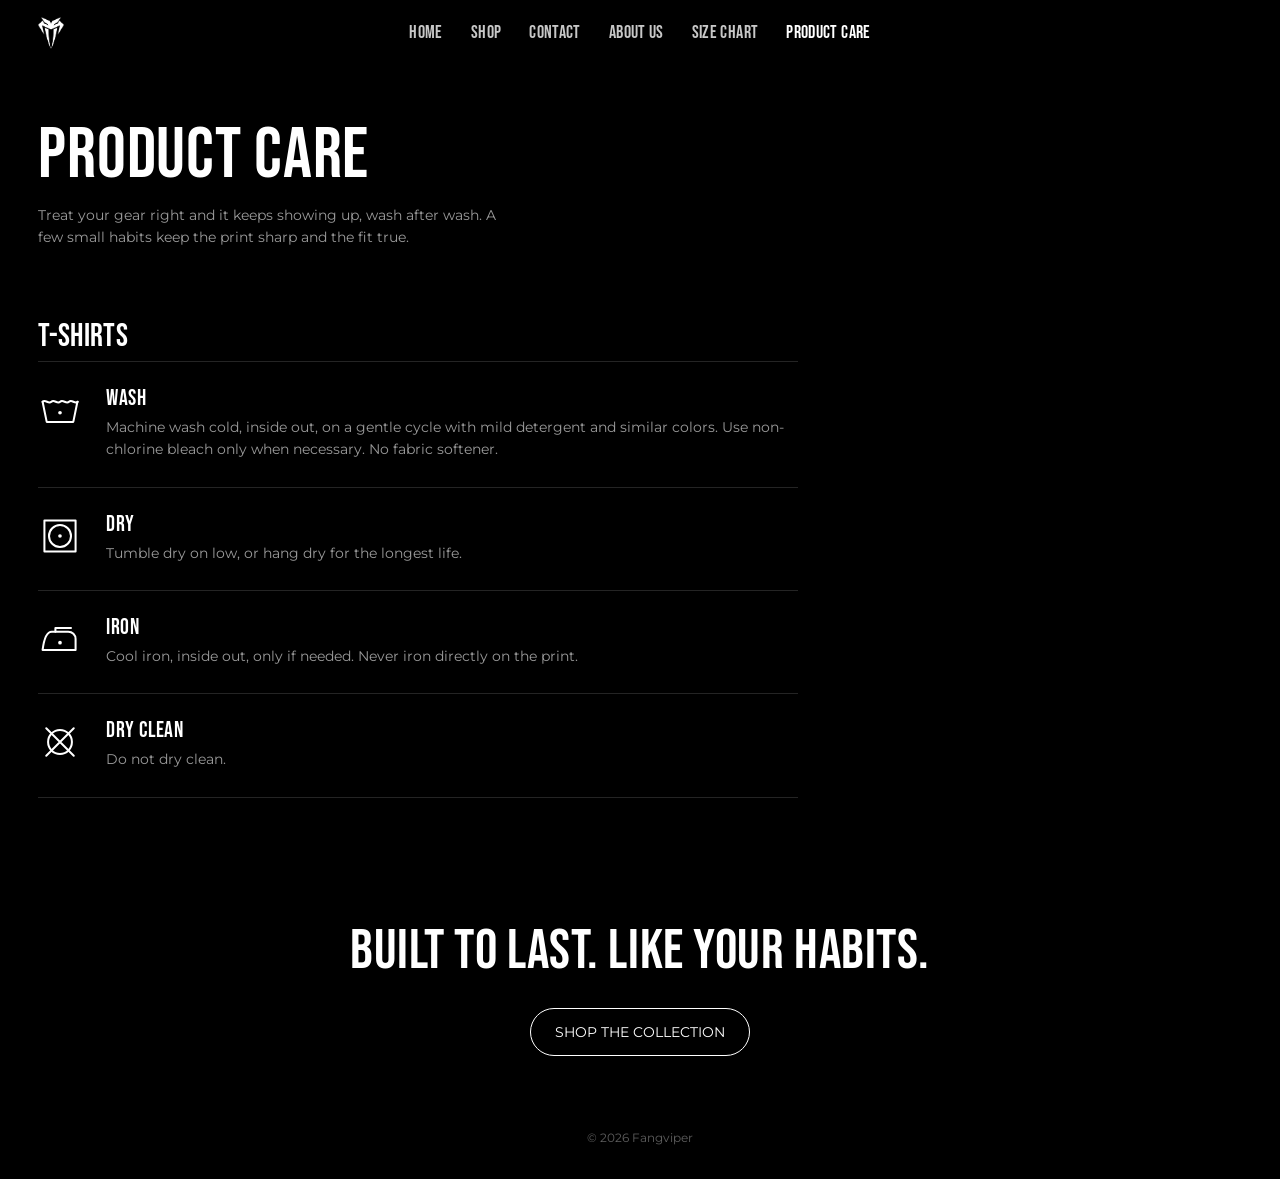
==== care/index.html @ 536824b6 "Add Product Care page and menu links Co-Authored-By: Claude Opus 5.5 <noreply@anthropic.com>" ====
<!DOCTYPE html>
<html lang="en">
<head>
  <meta charset="UTF-8">
  <meta name="viewport" content="width=device-width, initial-scale=1, viewport-fit=cover">
  <title>Product Care | Fangviper</title>
  <meta name="description" content="How to wash, dry and iron your Fangviper tee so the print and the fit last.">
  <link rel="canonical" href="https://size.fangviper.com/care/">
  <meta property="og:type" content="website">
  <meta property="og:site_name" content="Fangviper">
  <meta property="og:title" content="Product Care | Fangviper">
  <meta property="og:description" content="Wash, dry and iron your Fangviper gear the right way.">
  <meta name="theme-color" content="#000000">
  <link rel="icon" type="image/png" href="../assets/favicon.png">
  <link rel="apple-touch-icon" href="../assets/apple-touch-icon.png">
  <link rel="preconnect" href="https://fonts.googleapis.com">
  <link rel="preconnect" href="https://fonts.gstatic.com" crossorigin>
  <link href="https://fonts.googleapis.com/css2?family=Bebas+Neue&family=Montserrat:wght@400;500&display=swap" rel="stylesheet">
  <link rel="stylesheet" href="../assets/site.css">
</head>
<body>
  <header class="header">
    <a class="header__logo" href="https://fangviper.com/" aria-label="Fangviper home"><img src="../assets/logo-white.png" alt="Fangviper" width="589" height="705"></a>
    <nav class="header__nav" aria-label="Main">
      <a href="https://fangviper.com/">Home</a>
      <a href="https://fangviper.com/collections/all">Shop</a>
      <a href="https://fangviper.com/pages/contact">Contact</a>
      <a href="https://fangviper.com/pages/about-us">About Us</a>
      <a href="../">Size Chart</a>
      <a href="./" aria-current="page">Product Care</a>
    </nav>
    <nav class="header__mobile" aria-label="Main">
      <a href="../">Size</a>
      <a href="./" aria-current="page">Care</a>
      <a href="https://fangviper.com/collections/all">Shop</a>
    </nav>
  </header>

  <main class="page">
    <section class="intro">
      <h1>Product care</h1>
      <p>Treat your gear right and it keeps showing up, wash after wash. A few small habits keep the print sharp and the fit true.</p>
    </section>

    <section class="care">
      <h2>T-Shirts</h2>
      <ul class="care__list">
        <li>
          <svg viewBox="0 0 48 48" aria-hidden="true"><path d="M5 15c3.2-3 6.4 3 9.6 0s6.4 3 9.6 0 6.4 3 9.6 0 6.4 3 9.6 0"/><path d="M5 15l4.5 22h29L43 15"/><circle class="fill" cx="24" cy="27" r="2"/></svg>
          <div><h3>Wash</h3><p>Machine wash cold, inside out, on a gentle cycle with mild detergent and similar colors. Use non-chlorine bleach only when necessary. No fabric softener.</p></div>
        </li>
        <li>
          <svg viewBox="0 0 48 48" aria-hidden="true"><rect x="7" y="7" width="34" height="34"/><circle cx="24" cy="24" r="12"/><circle class="fill" cx="24" cy="24" r="2"/></svg>
          <div><h3>Dry</h3><p>Tumble dry on low, or hang dry for the longest life.</p></div>
        </li>
        <li>
          <svg viewBox="0 0 48 48" aria-hidden="true"><path d="M5 36h36V24c0-4.4-3.6-8-8-8H15c-5 0-8.5 8-10 20z"/><path d="M19 16v-4h17"/><circle class="fill" cx="24" cy="28" r="2"/></svg>
          <div><h3>Iron</h3><p>Cool iron, inside out, only if needed. Never iron directly on the print.</p></div>
        </li>
        <li>
          <svg viewBox="0 0 48 48" aria-hidden="true"><circle cx="24" cy="24" r="13"/><path d="M9 9l30 30M39 9L9 39"/></svg>
          <div><h3>Dry clean</h3><p>Do not dry clean.</p></div>
        </li>
      </ul>
    </section>

    <section class="end">
      <h2>Built to last. Like your habits.</h2>
      <a class="pill" href="https://fangviper.com/collections/all?utm_source=fangviper_sizes&amp;utm_medium=referral&amp;utm_campaign=product_care">Shop the collection</a>
    </section>
  </main>

  <footer class="footer">&copy; 2026 Fangviper</footer>
</body>
</html>
---- assets/site.css ----
/* Fangviper size chart. Matches fangviper.com: pure black, white type, Bebas Neue + Montserrat, lots of space. */
:root {
  --bg: #000;
  --fg: #fff;
  --mute: #9a9a9a;
  --dim: #5e5e5e;
  --hair: rgba(255, 255, 255, .14);
  --display: "Bebas Neue", Impact, "Arial Narrow", sans-serif;
  --body: Montserrat, system-ui, -apple-system, "Segoe UI", sans-serif;
  --gutter: clamp(16px, 3vw, 40px);
  color-scheme: dark;
}
*, *::before, *::after { box-sizing: border-box; margin: 0; padding: 0; }
html { -webkit-text-size-adjust: 100%; }
body { background: var(--bg); color: var(--fg); font: 400 14px/1.6 var(--body); -webkit-font-smoothing: antialiased; overflow-x: hidden; }
img { display: block; }
a { color: inherit; text-decoration: none; }
button, input { font: inherit; color: inherit; }
button { cursor: pointer; background: none; border: 0; }
::selection { background: #fff; color: #000; }
:focus-visible { outline: 1px solid #fff; outline-offset: 4px; }
h1, h2, h3 { font-family: var(--display); font-weight: 400; letter-spacing: .01em; line-height: 1; }

/* header (same layout as the store) */
.header {
  position: sticky; top: 0; z-index: 10; height: 66px; background: #000;
  display: grid; grid-template-columns: 1fr auto 1fr; align-items: center; padding: 0 var(--gutter);
}
.header__logo img { width: 26px; height: auto; }
.header__nav { display: flex; gap: 28px; }
.header__nav a { font: 400 18px/1 var(--display); letter-spacing: .02em; color: rgba(255, 255, 255, .78); transition: color .2s; }
.header__nav a:hover, .header__nav a[aria-current] { color: #fff; }
.header__shop { justify-self: end; font: 400 18px/1 var(--display); letter-spacing: .02em; display: none; }

.page { padding: 0 var(--gutter); max-width: 1320px; margin: 0 auto; }

/* intro */
.intro { padding: clamp(28px, 6vh, 56px) 0 clamp(16px, 3vh, 28px); }
.intro h1 { font-size: clamp(44px, 6vw, 72px); }
.intro p { margin-top: 12px; color: var(--mute); max-width: 460px; }

/* fit area */
.fit { display: grid; grid-template-columns: minmax(0, 1.15fr) minmax(0, 1fr); gap: clamp(24px, 5vw, 80px); align-items: start; }

.viewer { position: relative; height: clamp(460px, 74vh, 700px); cursor: grab; }
.viewer:active { cursor: grabbing; }
.viewer canvas { position: absolute; inset: 0; width: 100% !important; height: 100% !important; display: block; outline: none; }
.viewer__bar { position: absolute; z-index: 3; top: 0; left: 0; right: 0; display: flex; justify-content: space-between; align-items: center; pointer-events: none; }
.viewer__size { font: 400 18px/1 var(--display); letter-spacing: .03em; color: var(--mute); }
.views { display: flex; gap: 18px; pointer-events: auto; }
.views button { font: 500 11px/1 var(--body); letter-spacing: .14em; text-transform: uppercase; color: var(--dim); padding: 6px 0; border-bottom: 1px solid transparent; transition: color .2s, border-color .2s; }
.views button:hover { color: var(--fg); }
.views button.on { color: var(--fg); border-bottom-color: var(--fg); }

.tags { position: absolute; inset: 0; z-index: 2; pointer-events: none; }
.tag {
  position: absolute; left: 0; top: 0; pointer-events: auto; will-change: transform;
  display: flex; align-items: center; gap: 6px; padding: 5px 10px 5px 6px; border-radius: 100px;
  background: rgba(0, 0, 0, .82); border: 1px solid rgba(255, 255, 255, .55); color: #fff;
  font: 500 11.5px/1 var(--body); white-space: nowrap; transition: opacity .3s;
}
.tag b { font: 400 14px/1 var(--display); width: 16px; text-align: center; }
.tag.behind { opacity: .25; }
.tag.dim { opacity: .3; }
.tag.hide { opacity: 0; pointer-events: none; }
.hint { position: absolute; z-index: 3; left: 0; right: 0; bottom: 6px; text-align: center; font: 500 10.5px/1 var(--body); letter-spacing: .16em; text-transform: uppercase; color: var(--dim); pointer-events: none; transition: opacity .6s; }
.hint.gone { opacity: 0; }
.fallback { position: absolute; inset: 0; display: grid; place-items: center; padding: 24px; text-align: center; color: var(--mute); }

/* details column */
.details { padding-top: 4px; }
.row-head { display: flex; justify-content: space-between; align-items: baseline; }
.row-head h2 { font-size: 32px; }
.units { display: flex; gap: 16px; }
.units button { font: 500 11px/1 var(--body); letter-spacing: .14em; color: var(--dim); padding: 6px 0; border-bottom: 1px solid transparent; transition: color .2s, border-color .2s; }
.units button:hover { color: var(--fg); }
.units button[aria-pressed="true"] { color: var(--fg); border-bottom-color: var(--fg); }

.sizes { display: flex; flex-wrap: wrap; gap: 6px 22px; margin: 26px 0 34px; }
.sizes button { font: 400 24px/1 var(--display); letter-spacing: .03em; color: var(--dim); padding: 4px 0 6px; border-bottom: 1px solid transparent; transition: color .2s, border-color .2s; }
.sizes button:hover { color: var(--fg); }
.sizes button[aria-pressed="true"] { color: var(--fg); border-bottom-color: var(--fg); }

.small-label { font: 500 11px/1 var(--body); letter-spacing: .14em; text-transform: uppercase; color: var(--dim); margin-bottom: 6px; }
.specs { border-top: 1px solid var(--hair); }
.spec { display: grid; grid-template-columns: 22px 1fr auto; align-items: center; gap: 14px; width: 100%; text-align: left; padding: 18px 0; border-bottom: 1px solid var(--hair); }
.spec__k { font: 400 20px/1 var(--display); color: var(--mute); }
.spec__name { font: 500 14px/1.3 var(--body); }
.spec__hint { display: block; font-weight: 400; font-size: 12.5px; color: var(--mute); margin-top: 3px; }
.spec__v { font: 400 34px/1 var(--display); letter-spacing: .02em; white-space: nowrap; }
.spec__v small { font: 500 11px/1 var(--body); color: var(--mute); margin-left: 5px; text-transform: uppercase; letter-spacing: .1em; }
.spec.on .spec__k, .spec:hover .spec__k { color: var(--fg); }

/* finder */
.finder { margin-top: 48px; }
.finder h2 { font-size: 32px; }
.finder > p { margin-top: 8px; color: var(--mute); }
.finder form { display: flex; gap: 14px; align-items: center; margin-top: 20px; flex-wrap: wrap; }
.field { flex: 1 1 180px; display: flex; align-items: center; border-bottom: 1px solid rgba(255, 255, 255, .5); }
.field input { width: 100%; min-width: 0; border: 0; outline: 0; background: none; padding: 12px 0; font: 400 16px/1 var(--body); }
.field input::placeholder { color: var(--dim); }
.field span { font: 500 11px/1 var(--body); letter-spacing: .14em; text-transform: uppercase; color: var(--mute); }
.field:focus-within { border-bottom-color: #fff; }
.check { display: flex; align-items: center; gap: 10px; margin-top: 16px; color: var(--mute); cursor: pointer; width: fit-content; }
.check input { width: 15px; height: 15px; accent-color: #fff; }
.result { display: none; margin-top: 26px; gap: 20px; align-items: center; grid-template-columns: auto 1fr; }
.result.show { display: grid; animation: fade .5s ease; }
.result__size { font: 400 64px/.9 var(--display); }
.result__txt { color: var(--mute); }
.result__txt b { color: var(--fg); font-weight: 500; }
@keyframes fade { from { opacity: 0; } }

/* pill button, same as the store */
.pill {
  display: inline-flex; align-items: center; justify-content: center; flex: none;
  padding: 16px 24px; border: 1px solid #fff; border-radius: 100px;
  font: 400 14px/1 var(--body); text-transform: uppercase; color: #fff; background: #000;
  transition: background .25s, color .25s;
}
.pill:hover { background: #fff; color: #000; }

/* blocks */
.block { margin-top: clamp(72px, 12vh, 120px); }
.block > h2 { font-size: 32px; margin-bottom: 22px; }
.tbl-wrap { overflow-x: auto; }
table { width: 100%; border-collapse: collapse; min-width: 520px; }
th, td { padding: 16px 12px 16px 0; text-align: left; white-space: nowrap; border-bottom: 1px solid var(--hair); }
th { font: 400 16px/1 var(--display); letter-spacing: .04em; color: var(--mute); }
td { font: 400 14px/1 var(--body); color: var(--mute); }
td:first-child { font: 400 20px/1 var(--display); letter-spacing: .03em; }
tbody tr { cursor: pointer; }
tbody tr:hover td, tbody tr.on td { color: var(--fg); }
tbody tr.on td:first-child { text-decoration: underline; text-underline-offset: 6px; text-decoration-thickness: 1px; }
.note { margin-top: 14px; font-size: 12px; color: var(--dim); }

.steps { display: grid; grid-template-columns: repeat(3, 1fr); gap: clamp(24px, 4vw, 56px); }
.steps h3 { font-size: 24px; }
.steps p { margin-top: 10px; color: var(--mute); }
.tip { margin-top: 36px; color: var(--mute); }

.end { margin-top: clamp(80px, 14vh, 140px); text-align: center; }
.end h2 { font-size: clamp(36px, 5vw, 56px); margin-bottom: 28px; }
.footer { padding: 72px var(--gutter) calc(32px + env(safe-area-inset-bottom)); text-align: center; font-size: 12px; color: var(--dim); }

@media (max-width: 900px) {
  .fit { grid-template-columns: 1fr; }
  .steps { grid-template-columns: 1fr; }
  .header__nav { display: none; }
  .header { grid-template-columns: 1fr auto; }
  .header__shop { display: block; }
}
@media (max-width: 420px) {
  .viewer { height: 480px; }
  .spec__v { font-size: 28px; }
  .finder form .pill { width: 100%; }
}

/* product tabs */
.products { display: flex; flex-wrap: wrap; gap: 4px 24px; }
.products button { font: 400 32px/1 var(--display); letter-spacing: .01em; color: var(--dim); padding: 0 0 6px; border-bottom: 1px solid transparent; transition: color .2s, border-color .2s; }
.products button:hover { color: var(--fg); }
.products button[aria-pressed="true"] { color: var(--fg); border-bottom-color: var(--fg); }
.row-head { gap: 16px; align-items: flex-start; }
.row-head .units { padding-top: 10px; }
@media (max-width: 420px) { .products button { font-size: 28px; } }

/* mobile menu (replaces the store nav under 900px) */
.header__mobile { display: none; justify-self: end; gap: 18px; }
.header__mobile a { font: 400 18px/1 var(--display); letter-spacing: .02em; color: rgba(255, 255, 255, .6); }
.header__mobile a[aria-current] { color: #fff; }
@media (max-width: 900px) { .header__mobile { display: flex; } .header__shop { display: none; } }

/* product care */
.care { margin-top: clamp(24px, 5vh, 48px); max-width: 760px; }
.care > h2 { font-size: 32px; margin-bottom: 8px; }
.care__list { list-style: none; border-top: 1px solid var(--hair); }
.care__list li { display: grid; grid-template-columns: 44px 1fr; gap: 24px; align-items: start; padding: 26px 0; border-bottom: 1px solid var(--hair); }
.care__list svg { width: 44px; height: 44px; fill: none; stroke: #fff; stroke-width: 2.2; stroke-linejoin: round; stroke-linecap: round; }
.care__list svg .fill { fill: #fff; stroke: none; }
.care__list h3 { font-size: 22px; letter-spacing: .02em; }
.care__list p { margin-top: 6px; color: var(--mute); }
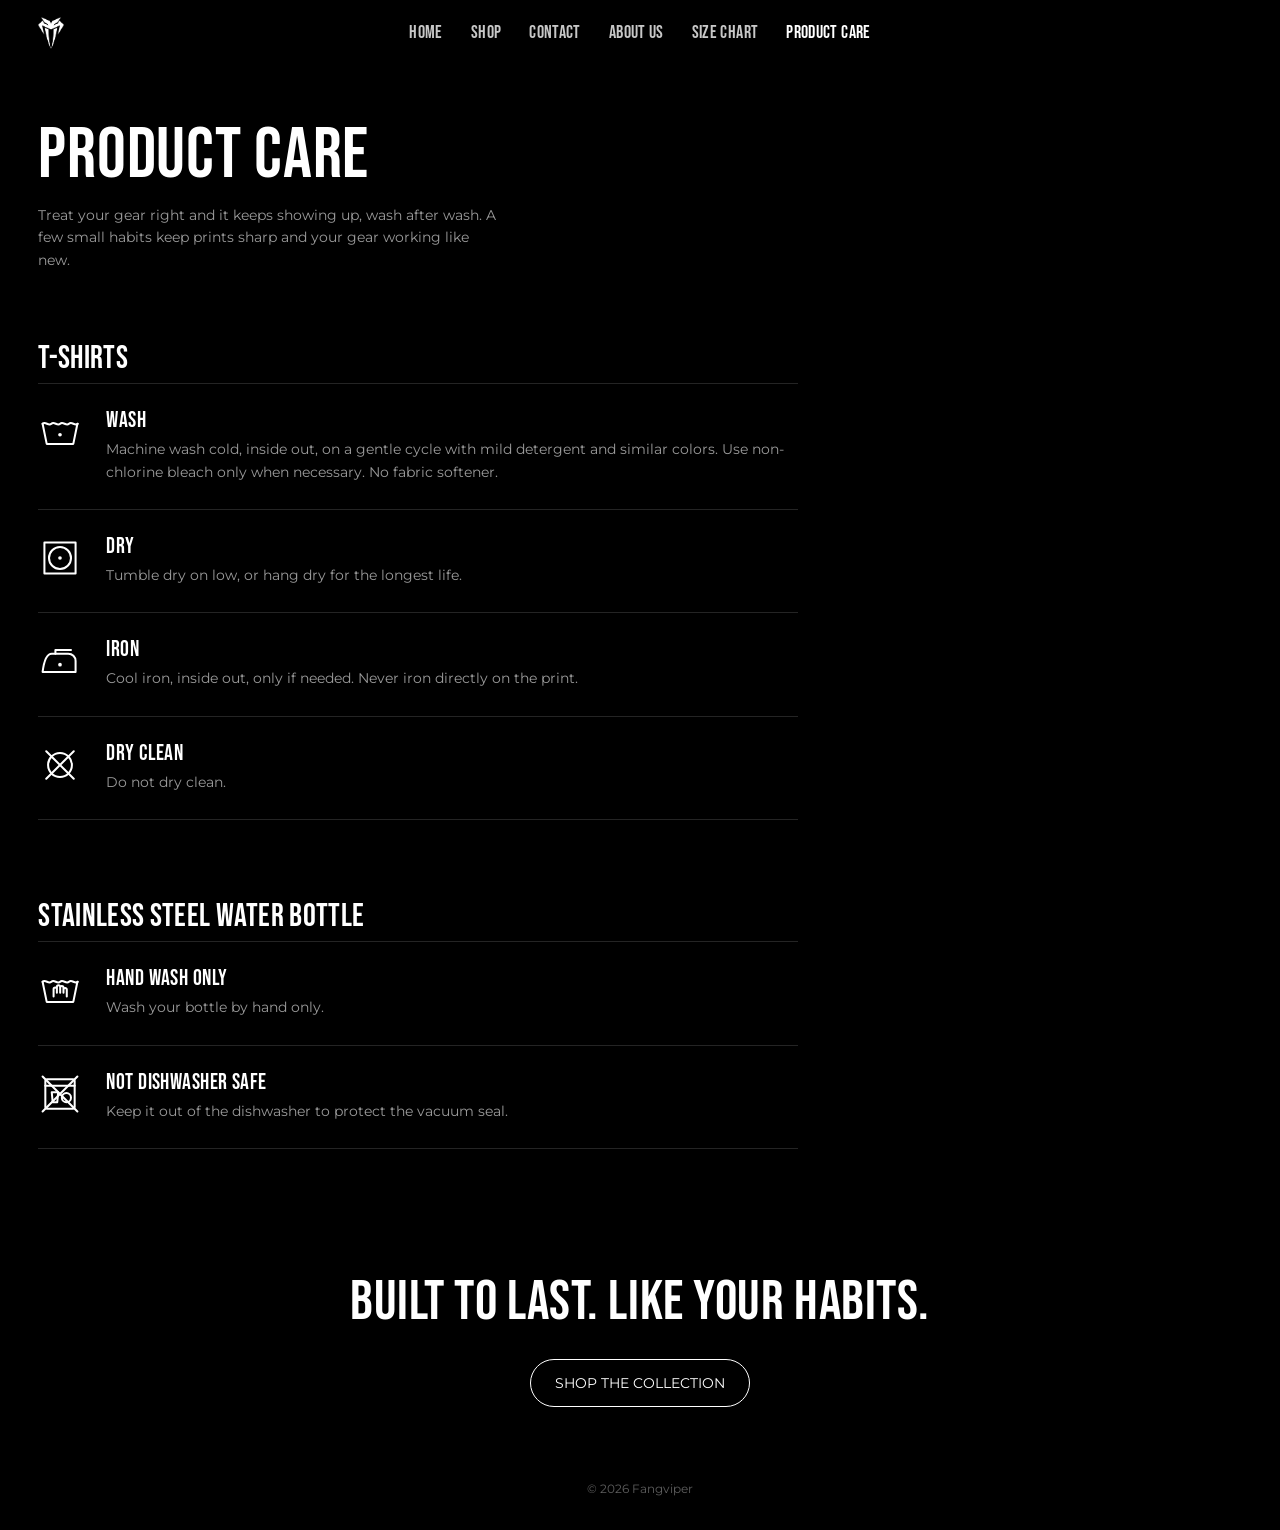
==== commit 752166a6: "Add stainless steel water bottle care Co-Authored-By: Claude Opus 5.5 <noreply@anthropic.com>" ====
--- a/care/index.html
+++ b/care/index.html
@@ -4,12 +4,12 @@
   <meta charset="UTF-8">
   <meta name="viewport" content="width=device-width, initial-scale=1, viewport-fit=cover">
   <title>Product Care | Fangviper</title>
-  <meta name="description" content="How to wash, dry and iron your Fangviper tee so the print and the fit last.">
+  <meta name="description" content="How to care for your Fangviper gear: washing and drying tees, and cleaning your stainless steel water bottle.">
   <link rel="canonical" href="https://size.fangviper.com/care/">
   <meta property="og:type" content="website">
   <meta property="og:site_name" content="Fangviper">
   <meta property="og:title" content="Product Care | Fangviper">
-  <meta property="og:description" content="Wash, dry and iron your Fangviper gear the right way.">
+  <meta property="og:description" content="How to care for your Fangviper tees and water bottles.">
   <meta name="theme-color" content="#000000">
   <link rel="icon" type="image/png" href="../assets/favicon.png">
   <link rel="apple-touch-icon" href="../assets/apple-touch-icon.png">
@@ -39,7 +39,7 @@
   <main class="page">
     <section class="intro">
       <h1>Product care</h1>
-      <p>Treat your gear right and it keeps showing up, wash after wash. A few small habits keep the print sharp and the fit true.</p>
+      <p>Treat your gear right and it keeps showing up, wash after wash. A few small habits keep prints sharp and your gear working like new.</p>
     </section>
 
     <section class="care">
@@ -64,6 +64,20 @@
       </ul>
     </section>
 
+    <section class="care">
+      <h2>Stainless steel water bottle</h2>
+      <ul class="care__list">
+        <li>
+          <svg viewBox="0 0 48 48" aria-hidden="true"><path d="M5 15c3.2-3 6.4 3 9.6 0s6.4 3 9.6 0 6.4 3 9.6 0 6.4 3 9.6 0"/><path d="M5 15l4.5 22h29L43 15"/><path d="M17 31v-8a1.8 1.8 0 0 1 3.6 0v4-6.5a1.8 1.8 0 0 1 3.6 0V27v-5.5a1.8 1.8 0 0 1 3.6 0V27v-3.5a1.8 1.8 0 0 1 3.6 0V31"/></svg>
+          <div><h3>Hand wash only</h3><p>Wash your bottle by hand only.</p></div>
+        </li>
+        <li>
+          <svg viewBox="0 0 48 48" aria-hidden="true"><rect x="8" y="8" width="32" height="32" rx="2"/><path d="M8 15h32"/><path d="M15 22h7l-1 11h-5z"/><circle cx="31" cy="28" r="5"/><path d="M5 5l38 38M43 5L5 43"/></svg>
+          <div><h3>Not dishwasher safe</h3><p>Keep it out of the dishwasher to protect the vacuum seal.</p></div>
+        </li>
+      </ul>
+    </section>
+
     <section class="end">
       <h2>Built to last. Like your habits.</h2>
       <a class="pill" href="https://fangviper.com/collections/all?utm_source=fangviper_sizes&amp;utm_medium=referral&amp;utm_campaign=product_care">Shop the collection</a>
--- a/assets/site.css
+++ b/assets/site.css
@@ -179,3 +179,4 @@
 .care__list svg .fill { fill: #fff; stroke: none; }
 .care__list h3 { font-size: 22px; letter-spacing: .02em; }
 .care__list p { margin-top: 6px; color: var(--mute); }
+.care + .care { margin-top: clamp(56px, 9vh, 88px); }
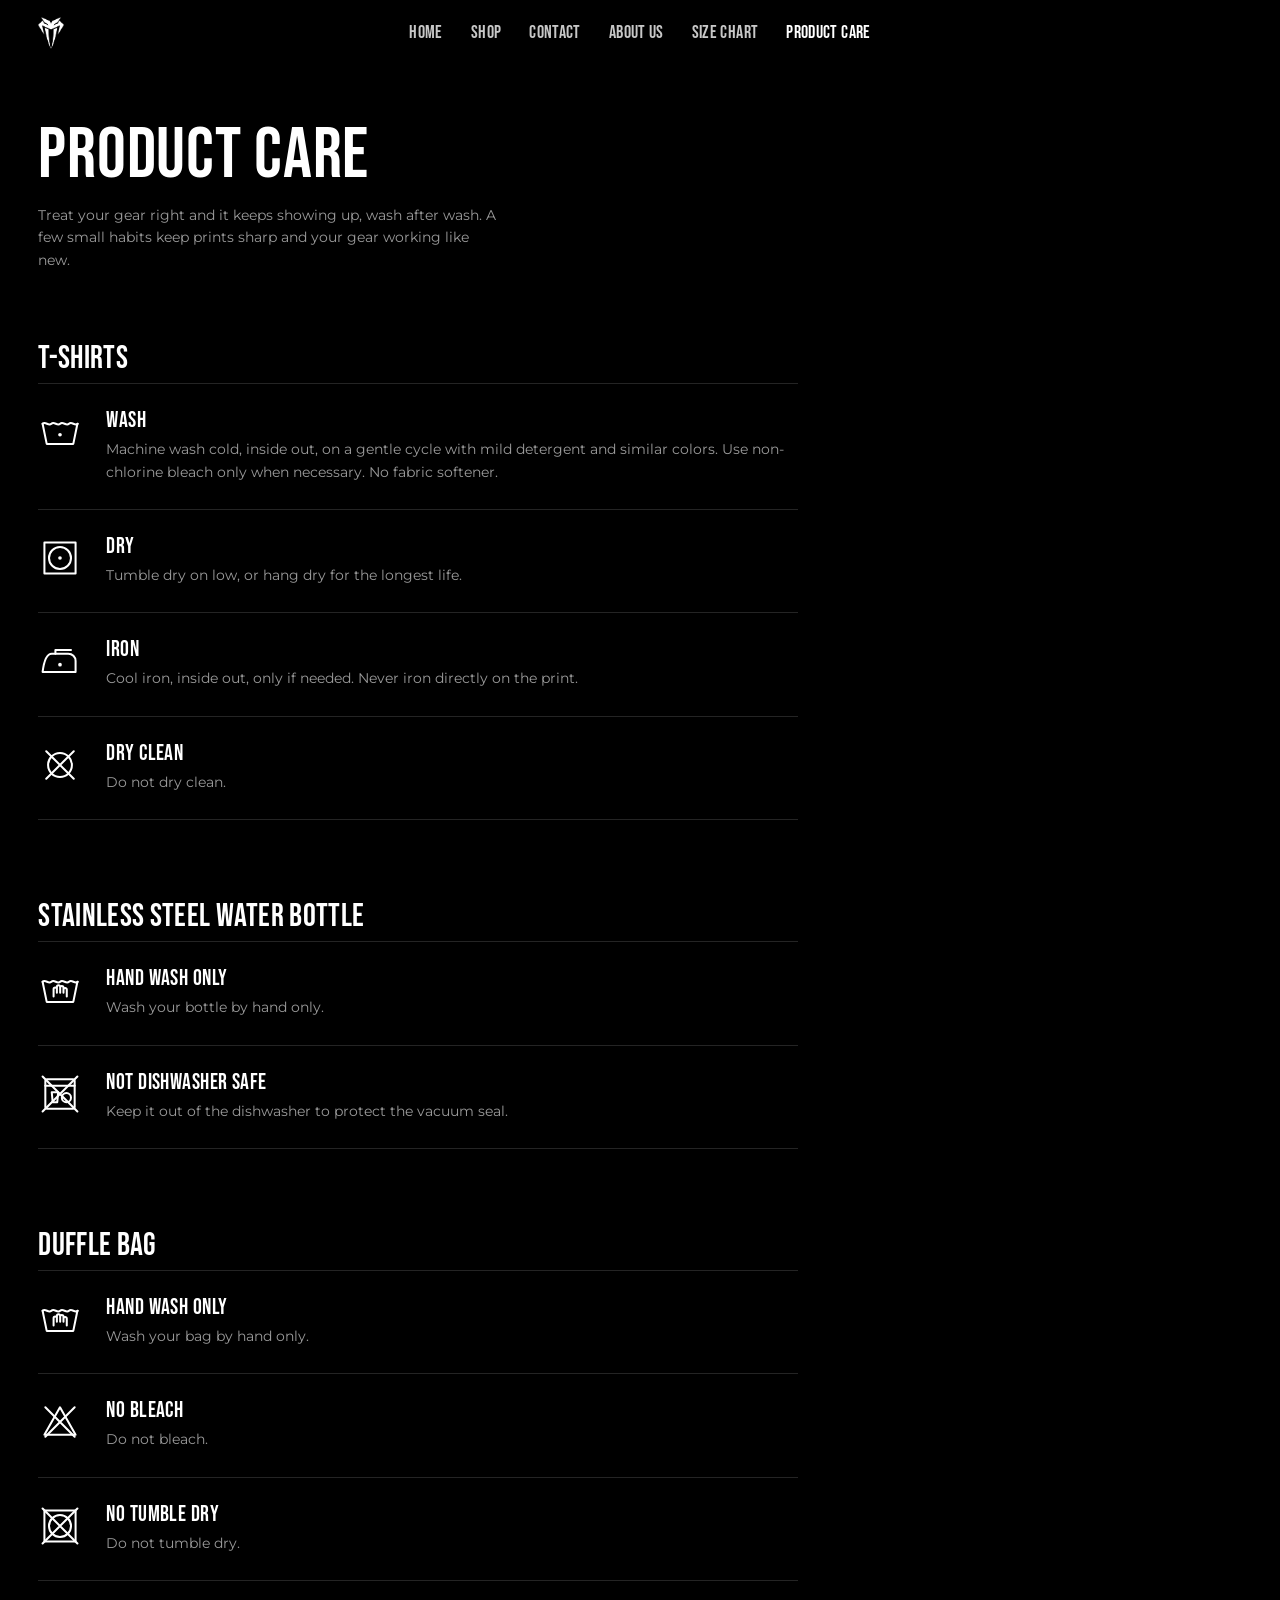
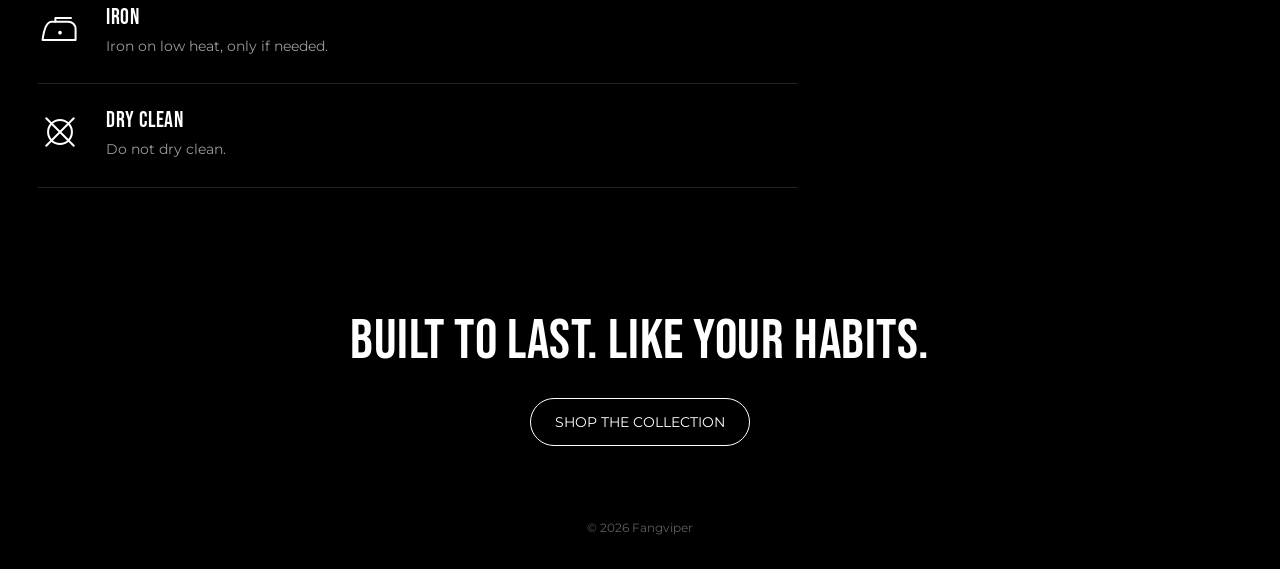
==== commit 3a6254b1: "Add duffle bag care Co-Authored-By: Claude Opus 5.5 <noreply@anthropic.com>" ====
--- a/care/index.html
+++ b/care/index.html
@@ -4,12 +4,12 @@
   <meta charset="UTF-8">
   <meta name="viewport" content="width=device-width, initial-scale=1, viewport-fit=cover">
   <title>Product Care | Fangviper</title>
-  <meta name="description" content="How to care for your Fangviper gear: washing and drying tees, and cleaning your stainless steel water bottle.">
+  <meta name="description" content="How to care for your Fangviper gear: washing and drying tees, and cleaning your duffle bag and stainless steel water bottle.">
   <link rel="canonical" href="https://size.fangviper.com/care/">
   <meta property="og:type" content="website">
   <meta property="og:site_name" content="Fangviper">
   <meta property="og:title" content="Product Care | Fangviper">
-  <meta property="og:description" content="How to care for your Fangviper tees and water bottles.">
+  <meta property="og:description" content="How to care for your Fangviper tees, duffle bags and water bottles.">
   <meta name="theme-color" content="#000000">
   <link rel="icon" type="image/png" href="../assets/favicon.png">
   <link rel="apple-touch-icon" href="../assets/apple-touch-icon.png">
@@ -78,6 +78,32 @@
       </ul>
     </section>
 
+    <section class="care">
+      <h2>Duffle bag</h2>
+      <ul class="care__list">
+        <li>
+          <svg viewBox="0 0 48 48" aria-hidden="true"><path d="M5 15c3.2-3 6.4 3 9.6 0s6.4 3 9.6 0 6.4 3 9.6 0 6.4 3 9.6 0"/><path d="M5 15l4.5 22h29L43 15"/><path d="M17 31v-8a1.8 1.8 0 0 1 3.6 0v4-6.5a1.8 1.8 0 0 1 3.6 0V27v-5.5a1.8 1.8 0 0 1 3.6 0V27v-3.5a1.8 1.8 0 0 1 3.6 0V31"/></svg>
+          <div><h3>Hand wash only</h3><p>Wash your bag by hand only.</p></div>
+        </li>
+        <li>
+          <svg viewBox="0 0 48 48" aria-hidden="true"><path d="M24 8l17 30H7z"/><path d="M8 8l32 32M40 8L8 40"/></svg>
+          <div><h3>No bleach</h3><p>Do not bleach.</p></div>
+        </li>
+        <li>
+          <svg viewBox="0 0 48 48" aria-hidden="true"><rect x="7" y="7" width="34" height="34"/><circle cx="24" cy="24" r="12"/><path d="M5 5l38 38M43 5L5 43"/></svg>
+          <div><h3>No tumble dry</h3><p>Do not tumble dry.</p></div>
+        </li>
+        <li>
+          <svg viewBox="0 0 48 48" aria-hidden="true"><path d="M5 36h36V24c0-4.4-3.6-8-8-8H15c-5 0-8.5 8-10 20z"/><path d="M19 16v-4h17"/><circle class="fill" cx="24" cy="28" r="2"/></svg>
+          <div><h3>Iron</h3><p>Iron on low heat, only if needed.</p></div>
+        </li>
+        <li>
+          <svg viewBox="0 0 48 48" aria-hidden="true"><circle cx="24" cy="24" r="13"/><path d="M9 9l30 30M39 9L9 39"/></svg>
+          <div><h3>Dry clean</h3><p>Do not dry clean.</p></div>
+        </li>
+      </ul>
+    </section>
+
     <section class="end">
       <h2>Built to last. Like your habits.</h2>
       <a class="pill" href="https://fangviper.com/collections/all?utm_source=fangviper_sizes&amp;utm_medium=referral&amp;utm_campaign=product_care">Shop the collection</a>
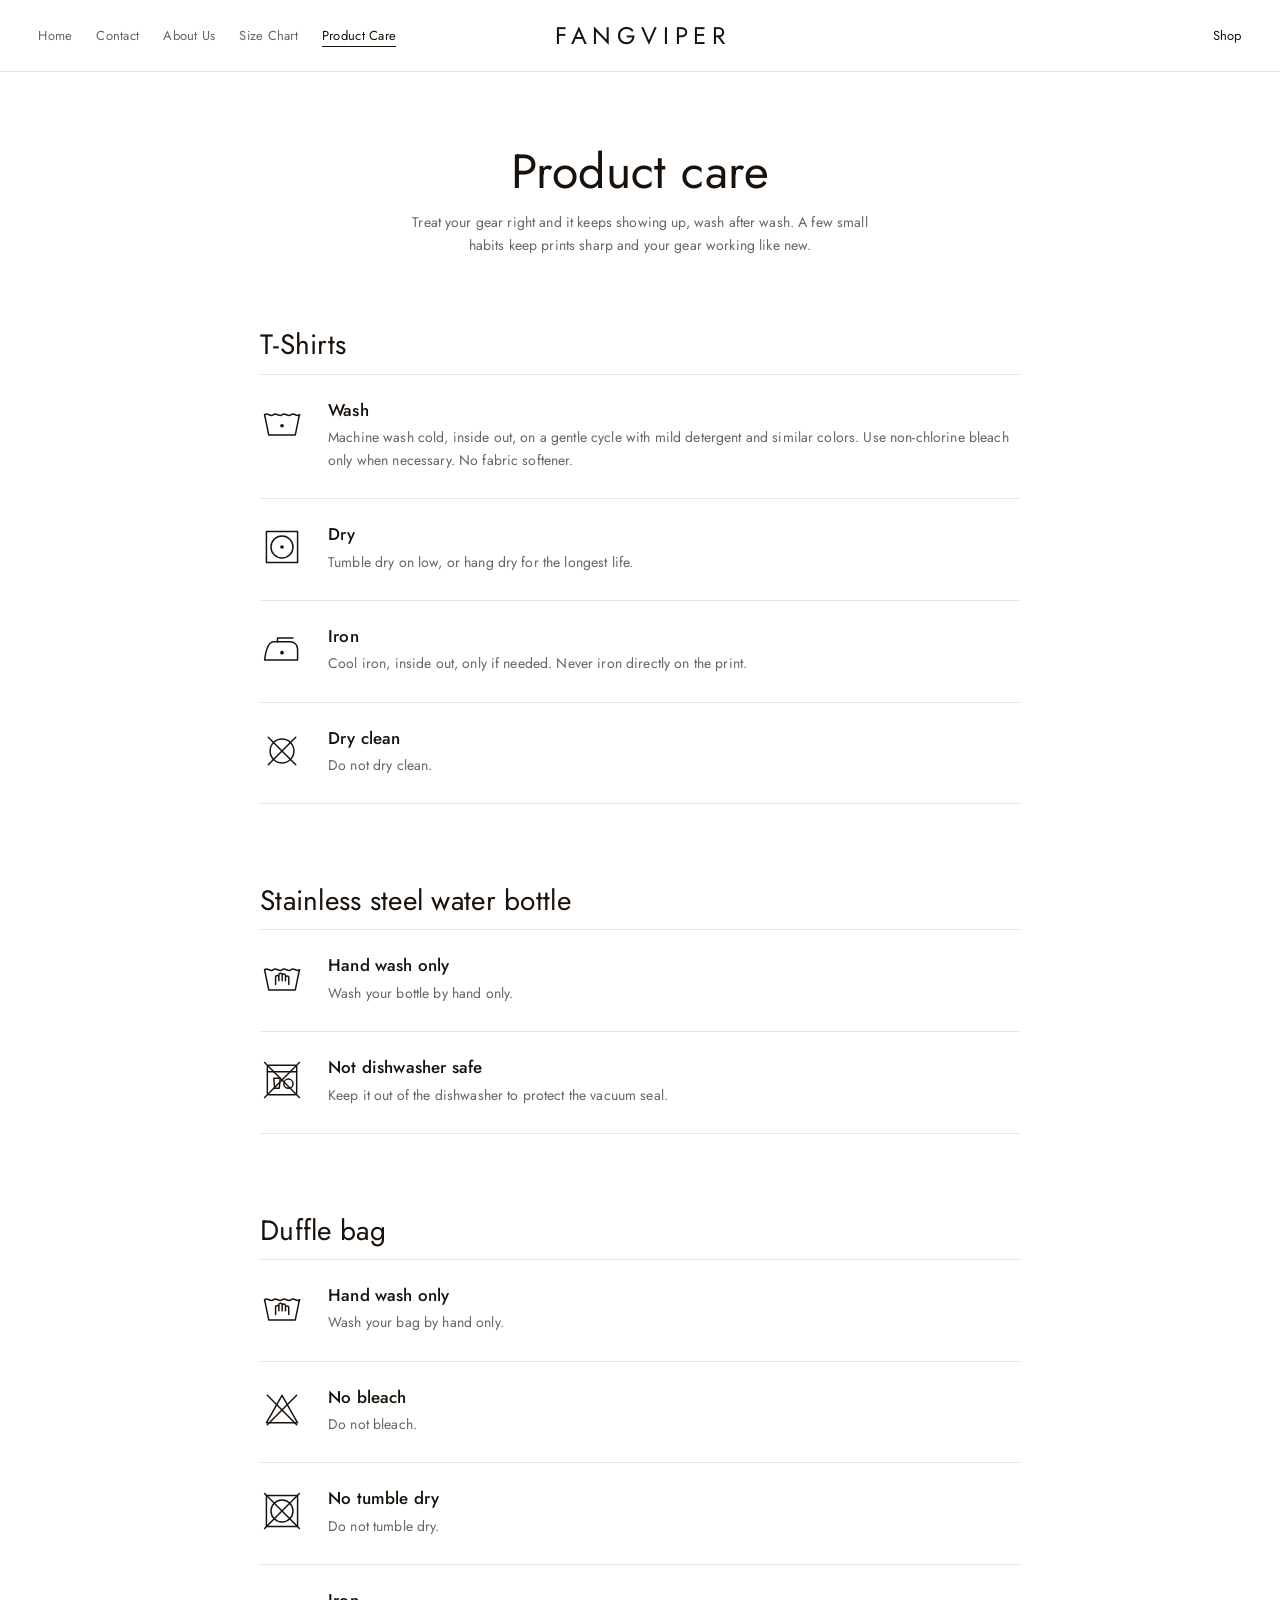
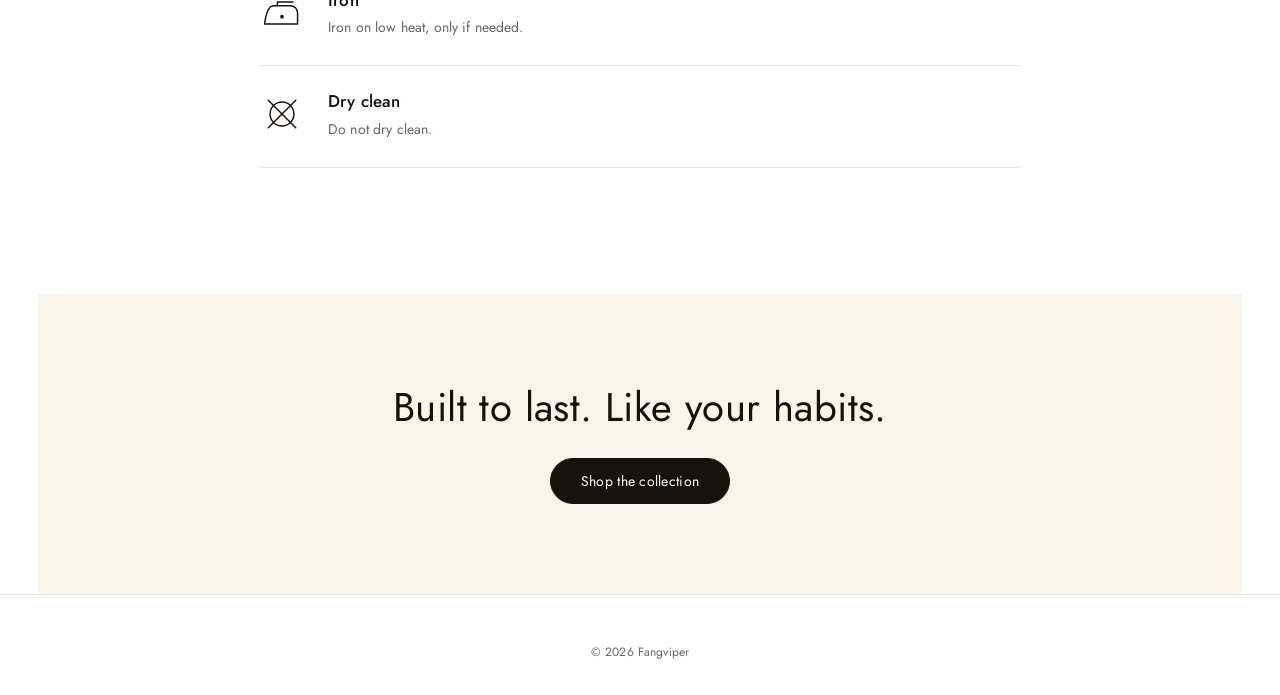
==== commit c17318c7: "Luxury-house restyle: white page, ink type, Jost, centred wordmark, pill buttons Co-Authored-By: Cla" ====
--- a/care/index.html
+++ b/care/index.html
@@ -10,20 +10,19 @@
   <meta property="og:site_name" content="Fangviper">
   <meta property="og:title" content="Product Care | Fangviper">
   <meta property="og:description" content="How to care for your Fangviper tees, duffle bags and water bottles.">
-  <meta name="theme-color" content="#000000">
+  <meta name="theme-color" content="#ffffff">
   <link rel="icon" type="image/png" href="../assets/favicon.png">
   <link rel="apple-touch-icon" href="../assets/apple-touch-icon.png">
   <link rel="preconnect" href="https://fonts.googleapis.com">
   <link rel="preconnect" href="https://fonts.gstatic.com" crossorigin>
-  <link href="https://fonts.googleapis.com/css2?family=Bebas+Neue&family=Montserrat:wght@400;500&display=swap" rel="stylesheet">
+  <link href="https://fonts.googleapis.com/css2?family=Jost:wght@300;400;500&display=swap" rel="stylesheet">
   <link rel="stylesheet" href="../assets/site.css">
 </head>
 <body>
   <header class="header">
-    <a class="header__logo" href="https://fangviper.com/" aria-label="Fangviper home"><img src="../assets/logo-white.png" alt="Fangviper" width="589" height="705"></a>
+    <a class="header__logo" href="https://fangviper.com/" aria-label="Fangviper home">Fangviper</a>
     <nav class="header__nav" aria-label="Main">
       <a href="https://fangviper.com/">Home</a>
-      <a href="https://fangviper.com/collections/all">Shop</a>
       <a href="https://fangviper.com/pages/contact">Contact</a>
       <a href="https://fangviper.com/pages/about-us">About Us</a>
       <a href="../">Size Chart</a>
@@ -32,8 +31,8 @@
     <nav class="header__mobile" aria-label="Main">
       <a href="../">Size</a>
       <a href="./" aria-current="page">Care</a>
-      <a href="https://fangviper.com/collections/all">Shop</a>
     </nav>
+    <a class="header__shop" href="https://fangviper.com/collections/all">Shop</a>
   </header>
 
   <main class="page">
--- a/assets/site.css
+++ b/assets/site.css
@@ -1,182 +1,190 @@
-/* Fangviper size chart. Matches fangviper.com: pure black, white type, Bebas Neue + Montserrat, lots of space. */
+/* Fangviper size chart. Luxury-house look matching the fangviper.com draft theme:
+   white page, warm ink #19110B, cream #FAF4EB, tile grey #F6F5F3, Jost, centred spaced wordmark, pill buttons. */
 :root {
-  --bg: #000;
-  --fg: #fff;
-  --mute: #9a9a9a;
-  --dim: #5e5e5e;
-  --hair: rgba(255, 255, 255, .14);
-  --display: "Bebas Neue", Impact, "Arial Narrow", sans-serif;
-  --body: Montserrat, system-ui, -apple-system, "Segoe UI", sans-serif;
+  --bg: #fff;
+  --fg: #19110b;
+  --mute: #6b645d;
+  --dim: #a39d96;
+  --hair: #e8e4de;
+  --tile: #f6f5f3;
+  --cream: #faf4eb;
+  --accent: #9c7a54;
+  --display: Jost, "Helvetica Neue", Arial, sans-serif;
+  --body: Jost, "Helvetica Neue", Arial, sans-serif;
   --gutter: clamp(16px, 3vw, 40px);
-  color-scheme: dark;
+  color-scheme: light;
 }
 *, *::before, *::after { box-sizing: border-box; margin: 0; padding: 0; }
 html { -webkit-text-size-adjust: 100%; }
-body { background: var(--bg); color: var(--fg); font: 400 14px/1.6 var(--body); -webkit-font-smoothing: antialiased; overflow-x: hidden; }
+body { background: var(--bg); color: var(--fg); font: 400 14px/1.65 var(--body); letter-spacing: .01em; -webkit-font-smoothing: antialiased; overflow-x: hidden; }
 img { display: block; }
 a { color: inherit; text-decoration: none; }
 button, input { font: inherit; color: inherit; }
 button { cursor: pointer; background: none; border: 0; }
-::selection { background: #fff; color: #000; }
-:focus-visible { outline: 1px solid #fff; outline-offset: 4px; }
-h1, h2, h3 { font-family: var(--display); font-weight: 400; letter-spacing: .01em; line-height: 1; }
+::selection { background: var(--fg); color: #fff; }
+:focus-visible { outline: 1px solid var(--fg); outline-offset: 4px; }
+h1, h2, h3 { font-family: var(--display); font-weight: 400; letter-spacing: .01em; line-height: 1.15; }
 
-/* header (same layout as the store) */
+/* header: nav left, spaced wordmark centred, shop right, hairline under */
 .header {
-  position: sticky; top: 0; z-index: 10; height: 66px; background: #000;
+  position: sticky; top: 0; z-index: 10; height: 72px; background: #fff; border-bottom: 1px solid var(--hair);
   display: grid; grid-template-columns: 1fr auto 1fr; align-items: center; padding: 0 var(--gutter);
 }
-.header__logo img { width: 26px; height: auto; }
-.header__nav { display: flex; gap: 28px; }
-.header__nav a { font: 400 18px/1 var(--display); letter-spacing: .02em; color: rgba(255, 255, 255, .78); transition: color .2s; }
-.header__nav a:hover, .header__nav a[aria-current] { color: #fff; }
-.header__shop { justify-self: end; font: 400 18px/1 var(--display); letter-spacing: .02em; display: none; }
+.header__logo { grid-column: 2; grid-row: 1; font: 400 24px/1 var(--display); letter-spacing: .24em; padding-left: .24em; text-transform: uppercase; white-space: nowrap; }
+.header__nav { grid-column: 1; grid-row: 1; display: flex; gap: 24px; }
+.header__nav a { font: 400 13px/1 var(--body); letter-spacing: .02em; color: var(--mute); transition: color .2s; }
+.header__nav a:hover, .header__nav a[aria-current] { color: var(--fg); }
+.header__nav a[aria-current] { text-decoration: underline; text-underline-offset: 6px; text-decoration-thickness: 1px; }
+.header__shop { grid-column: 3; grid-row: 1; justify-self: end; font: 400 13px/1 var(--body); display: block; }
 
 .page { padding: 0 var(--gutter); max-width: 1320px; margin: 0 auto; }
 
 /* intro */
-.intro { padding: clamp(28px, 6vh, 56px) 0 clamp(16px, 3vh, 28px); }
-.intro h1 { font-size: clamp(44px, 6vw, 72px); }
-.intro p { margin-top: 12px; color: var(--mute); max-width: 460px; }
+.intro { padding: clamp(40px, 8vh, 72px) 0 clamp(20px, 3vh, 32px); text-align: center; }
+.intro h1 { font-size: clamp(32px, 4vw, 48px); }
+.intro p { margin: 12px auto 0; color: var(--mute); max-width: 480px; }
 
 /* fit area */
 .fit { display: grid; grid-template-columns: minmax(0, 1.15fr) minmax(0, 1fr); gap: clamp(24px, 5vw, 80px); align-items: start; }
 
-.viewer { position: relative; height: clamp(460px, 74vh, 700px); cursor: grab; }
+.viewer { position: relative; height: clamp(460px, 74vh, 700px); cursor: grab; background: var(--tile); }
 .viewer:active { cursor: grabbing; }
 .viewer canvas { position: absolute; inset: 0; width: 100% !important; height: 100% !important; display: block; outline: none; }
-.viewer__bar { position: absolute; z-index: 3; top: 0; left: 0; right: 0; display: flex; justify-content: space-between; align-items: center; pointer-events: none; }
-.viewer__size { font: 400 18px/1 var(--display); letter-spacing: .03em; color: var(--mute); }
+.viewer__bar { position: absolute; z-index: 3; top: 18px; left: 20px; right: 20px; display: flex; justify-content: space-between; align-items: center; pointer-events: none; }
+.viewer__size { font: 400 13px/1 var(--body); letter-spacing: .04em; color: var(--mute); }
 .views { display: flex; gap: 18px; pointer-events: auto; }
-.views button { font: 500 11px/1 var(--body); letter-spacing: .14em; text-transform: uppercase; color: var(--dim); padding: 6px 0; border-bottom: 1px solid transparent; transition: color .2s, border-color .2s; }
+.views button { font: 400 12px/1 var(--body); letter-spacing: .04em; color: var(--dim); padding: 6px 0; border-bottom: 1px solid transparent; transition: color .2s, border-color .2s; }
 .views button:hover { color: var(--fg); }
 .views button.on { color: var(--fg); border-bottom-color: var(--fg); }
 
 .tags { position: absolute; inset: 0; z-index: 2; pointer-events: none; }
 .tag {
   position: absolute; left: 0; top: 0; pointer-events: auto; will-change: transform;
-  display: flex; align-items: center; gap: 6px; padding: 5px 10px 5px 6px; border-radius: 100px;
-  background: rgba(0, 0, 0, .82); border: 1px solid rgba(255, 255, 255, .55); color: #fff;
-  font: 500 11.5px/1 var(--body); white-space: nowrap; transition: opacity .3s;
+  display: flex; align-items: center; gap: 6px; padding: 5px 11px 5px 7px; border-radius: 100px;
+  background: rgba(255, 255, 255, .94); border: 1px solid var(--hair); color: var(--fg);
+  font: 400 12px/1 var(--body); white-space: nowrap; transition: opacity .3s;
+  box-shadow: 0 1px 6px rgba(25, 17, 11, .06);
 }
-.tag b { font: 400 14px/1 var(--display); width: 16px; text-align: center; }
-.tag.behind { opacity: .25; }
+.tag b { font: 500 12px/1 var(--display); width: 16px; height: 16px; display: grid; place-items: center; border-radius: 50%; background: var(--accent); color: #fff; }
+.tag.behind { opacity: .3; }
 .tag.dim { opacity: .3; }
 .tag.hide { opacity: 0; pointer-events: none; }
-.hint { position: absolute; z-index: 3; left: 0; right: 0; bottom: 6px; text-align: center; font: 500 10.5px/1 var(--body); letter-spacing: .16em; text-transform: uppercase; color: var(--dim); pointer-events: none; transition: opacity .6s; }
+.hint { position: absolute; z-index: 3; left: 0; right: 0; bottom: 16px; text-align: center; font: 400 12px/1 var(--body); letter-spacing: .04em; color: var(--dim); pointer-events: none; transition: opacity .6s; }
 .hint.gone { opacity: 0; }
 .fallback { position: absolute; inset: 0; display: grid; place-items: center; padding: 24px; text-align: center; color: var(--mute); }
 
 /* details column */
 .details { padding-top: 4px; }
 .row-head { display: flex; justify-content: space-between; align-items: baseline; }
-.row-head h2 { font-size: 32px; }
+.row-head h2 { font-size: 24px; }
 .units { display: flex; gap: 16px; }
-.units button { font: 500 11px/1 var(--body); letter-spacing: .14em; color: var(--dim); padding: 6px 0; border-bottom: 1px solid transparent; transition: color .2s, border-color .2s; }
+.units button { font: 400 12px/1 var(--body); letter-spacing: .06em; color: var(--dim); padding: 6px 0; border-bottom: 1px solid transparent; transition: color .2s, border-color .2s; }
 .units button:hover { color: var(--fg); }
 .units button[aria-pressed="true"] { color: var(--fg); border-bottom-color: var(--fg); }
 
-.sizes { display: flex; flex-wrap: wrap; gap: 6px 22px; margin: 26px 0 34px; }
-.sizes button { font: 400 24px/1 var(--display); letter-spacing: .03em; color: var(--dim); padding: 4px 0 6px; border-bottom: 1px solid transparent; transition: color .2s, border-color .2s; }
-.sizes button:hover { color: var(--fg); }
-.sizes button[aria-pressed="true"] { color: var(--fg); border-bottom-color: var(--fg); }
+.sizes { display: flex; flex-wrap: wrap; gap: 8px; margin: 26px 0 34px; }
+.sizes button { min-width: 48px; height: 40px; padding: 0 14px; border: 1px solid var(--hair); border-radius: 100px; font: 400 14px/1 var(--body); color: var(--fg); transition: background .2s, color .2s, border-color .2s; }
+.sizes button:hover { border-color: var(--fg); }
+.sizes button[aria-pressed="true"] { background: var(--fg); border-color: var(--fg); color: #fff; }
 
-.small-label { font: 500 11px/1 var(--body); letter-spacing: .14em; text-transform: uppercase; color: var(--dim); margin-bottom: 6px; }
+.small-label { font: 400 12px/1 var(--body); letter-spacing: .04em; color: var(--mute); margin-bottom: 8px; }
 .specs { border-top: 1px solid var(--hair); }
 .spec { display: grid; grid-template-columns: 22px 1fr auto; align-items: center; gap: 14px; width: 100%; text-align: left; padding: 18px 0; border-bottom: 1px solid var(--hair); }
-.spec__k { font: 400 20px/1 var(--display); color: var(--mute); }
-.spec__name { font: 500 14px/1.3 var(--body); }
+.spec__k { width: 20px; height: 20px; display: grid; place-items: center; border-radius: 50%; border: 1px solid var(--dim); font: 400 11px/1 var(--display); color: var(--mute); transition: background .2s, color .2s, border-color .2s; }
+.spec__name { font: 400 14px/1.3 var(--body); }
 .spec__hint { display: block; font-weight: 400; font-size: 12.5px; color: var(--mute); margin-top: 3px; }
-.spec__v { font: 400 34px/1 var(--display); letter-spacing: .02em; white-space: nowrap; }
-.spec__v small { font: 500 11px/1 var(--body); color: var(--mute); margin-left: 5px; text-transform: uppercase; letter-spacing: .1em; }
-.spec.on .spec__k, .spec:hover .spec__k { color: var(--fg); }
+.spec__v { font: 300 26px/1 var(--display); letter-spacing: .01em; white-space: nowrap; }
+.spec__v small { font: 400 11px/1 var(--body); color: var(--mute); margin-left: 5px; text-transform: uppercase; letter-spacing: .08em; }
+.spec.on .spec__k, .spec:hover .spec__k { background: var(--accent); border-color: var(--accent); color: #fff; }
 
 /* finder */
-.finder { margin-top: 48px; }
-.finder h2 { font-size: 32px; }
+.finder { margin-top: 48px; padding: 32px; background: var(--cream); }
+.finder h2 { font-size: 24px; }
 .finder > p { margin-top: 8px; color: var(--mute); }
 .finder form { display: flex; gap: 14px; align-items: center; margin-top: 20px; flex-wrap: wrap; }
-.field { flex: 1 1 180px; display: flex; align-items: center; border-bottom: 1px solid rgba(255, 255, 255, .5); }
+.field { flex: 1 1 180px; display: flex; align-items: center; border-bottom: 1px solid var(--fg); }
 .field input { width: 100%; min-width: 0; border: 0; outline: 0; background: none; padding: 12px 0; font: 400 16px/1 var(--body); }
 .field input::placeholder { color: var(--dim); }
-.field span { font: 500 11px/1 var(--body); letter-spacing: .14em; text-transform: uppercase; color: var(--mute); }
-.field:focus-within { border-bottom-color: #fff; }
+.field span { font: 400 12px/1 var(--body); letter-spacing: .06em; text-transform: uppercase; color: var(--mute); }
 .check { display: flex; align-items: center; gap: 10px; margin-top: 16px; color: var(--mute); cursor: pointer; width: fit-content; }
-.check input { width: 15px; height: 15px; accent-color: #fff; }
+.check input { width: 15px; height: 15px; accent-color: var(--fg); }
 .result { display: none; margin-top: 26px; gap: 20px; align-items: center; grid-template-columns: auto 1fr; }
 .result.show { display: grid; animation: fade .5s ease; }
-.result__size { font: 400 64px/.9 var(--display); }
+.result__size { font: 300 56px/.9 var(--display); }
 .result__txt { color: var(--mute); }
 .result__txt b { color: var(--fg); font-weight: 500; }
 @keyframes fade { from { opacity: 0; } }
 
-/* pill button, same as the store */
+/* pill button, same as the store draft */
 .pill {
   display: inline-flex; align-items: center; justify-content: center; flex: none;
-  padding: 16px 24px; border: 1px solid #fff; border-radius: 100px;
-  font: 400 14px/1 var(--body); text-transform: uppercase; color: #fff; background: #000;
+  padding: 15px 30px; border: 1px solid var(--fg); border-radius: 100px;
+  font: 400 14px/1 var(--body); letter-spacing: .02em; color: #fff; background: var(--fg);
   transition: background .25s, color .25s;
 }
-.pill:hover { background: #fff; color: #000; }
+.pill:hover { background: #fff; color: var(--fg); }
 
 /* blocks */
 .block { margin-top: clamp(72px, 12vh, 120px); }
-.block > h2 { font-size: 32px; margin-bottom: 22px; }
+.block > h2 { font-size: 28px; margin-bottom: 26px; text-align: center; }
 .tbl-wrap { overflow-x: auto; }
 table { width: 100%; border-collapse: collapse; min-width: 520px; }
 th, td { padding: 16px 12px 16px 0; text-align: left; white-space: nowrap; border-bottom: 1px solid var(--hair); }
-th { font: 400 16px/1 var(--display); letter-spacing: .04em; color: var(--mute); }
+th { font: 400 12px/1 var(--body); letter-spacing: .06em; text-transform: uppercase; color: var(--mute); }
 td { font: 400 14px/1 var(--body); color: var(--mute); }
-td:first-child { font: 400 20px/1 var(--display); letter-spacing: .03em; }
-tbody tr { cursor: pointer; }
+td:first-child { font: 500 14px/1 var(--display); color: var(--fg); }
+tbody tr { cursor: pointer; transition: background .2s; }
 tbody tr:hover td, tbody tr.on td { color: var(--fg); }
-tbody tr.on td:first-child { text-decoration: underline; text-underline-offset: 6px; text-decoration-thickness: 1px; }
+tbody tr.on { background: var(--tile); }
+tbody tr td:first-child { padding-left: 12px; }
+thead th:first-child { padding-left: 12px; }
 .note { margin-top: 14px; font-size: 12px; color: var(--dim); }
 
 .steps { display: grid; grid-template-columns: repeat(3, 1fr); gap: clamp(24px, 4vw, 56px); }
-.steps h3 { font-size: 24px; }
+.steps h3 { font-size: 18px; }
 .steps p { margin-top: 10px; color: var(--mute); }
-.tip { margin-top: 36px; color: var(--mute); }
+.tip { margin-top: 36px; color: var(--mute); text-align: center; }
 
-.end { margin-top: clamp(80px, 14vh, 140px); text-align: center; }
-.end h2 { font-size: clamp(36px, 5vw, 56px); margin-bottom: 28px; }
-.footer { padding: 72px var(--gutter) calc(32px + env(safe-area-inset-bottom)); text-align: center; font-size: 12px; color: var(--dim); }
+.end { margin-top: clamp(80px, 14vh, 140px); padding: clamp(56px, 10vh, 96px) var(--gutter); text-align: center; background: var(--cream); }
+.end h2 { font-size: clamp(28px, 3.4vw, 40px); margin-bottom: 28px; }
+.footer { padding: 48px var(--gutter) calc(32px + env(safe-area-inset-bottom)); text-align: center; font-size: 12px; color: var(--mute); border-top: 1px solid var(--hair); }
 
 @media (max-width: 900px) {
   .fit { grid-template-columns: 1fr; }
   .steps { grid-template-columns: 1fr; }
   .header__nav { display: none; }
-  .header { grid-template-columns: 1fr auto; }
-  .header__shop { display: block; }
 }
 @media (max-width: 420px) {
   .viewer { height: 480px; }
-  .spec__v { font-size: 28px; }
+  .spec__v { font-size: 22px; }
+  .finder { padding: 24px 18px; }
   .finder form .pill { width: 100%; }
+  .header__logo { font-size: 18px; letter-spacing: .18em; padding-left: .18em; }
 }
 
 /* product tabs */
 .products { display: flex; flex-wrap: wrap; gap: 4px 24px; }
-.products button { font: 400 32px/1 var(--display); letter-spacing: .01em; color: var(--dim); padding: 0 0 6px; border-bottom: 1px solid transparent; transition: color .2s, border-color .2s; }
+.products button { font: 400 20px/1.2 var(--display); letter-spacing: .01em; color: var(--dim); padding: 0 0 6px; border-bottom: 1px solid transparent; transition: color .2s, border-color .2s; }
 .products button:hover { color: var(--fg); }
 .products button[aria-pressed="true"] { color: var(--fg); border-bottom-color: var(--fg); }
 .row-head { gap: 16px; align-items: flex-start; }
-.row-head .units { padding-top: 10px; }
-@media (max-width: 420px) { .products button { font-size: 28px; } }
+.row-head .units { padding-top: 4px; }
+@media (max-width: 420px) { .products button { font-size: 18px; } }
 
 /* mobile menu (replaces the store nav under 900px) */
-.header__mobile { display: none; justify-self: end; gap: 18px; }
-.header__mobile a { font: 400 18px/1 var(--display); letter-spacing: .02em; color: rgba(255, 255, 255, .6); }
-.header__mobile a[aria-current] { color: #fff; }
-@media (max-width: 900px) { .header__mobile { display: flex; } .header__shop { display: none; } }
+.header__mobile { display: none; grid-column: 1; grid-row: 1; gap: 16px; }
+.header__mobile a { font: 400 13px/1 var(--body); color: var(--mute); }
+.header__mobile a[aria-current] { color: var(--fg); text-decoration: underline; text-underline-offset: 5px; }
+@media (max-width: 900px) { .header__mobile { display: flex; } }
+@media (max-width: 420px) { .header { grid-template-columns: 1fr auto 1fr; } }
 
 /* product care */
-.care { margin-top: clamp(24px, 5vh, 48px); max-width: 760px; }
-.care > h2 { font-size: 32px; margin-bottom: 8px; }
+.care { margin: clamp(24px, 5vh, 48px) auto 0; max-width: 760px; }
+.care > h2 { font-size: 28px; margin-bottom: 12px; }
 .care__list { list-style: none; border-top: 1px solid var(--hair); }
 .care__list li { display: grid; grid-template-columns: 44px 1fr; gap: 24px; align-items: start; padding: 26px 0; border-bottom: 1px solid var(--hair); }
-.care__list svg { width: 44px; height: 44px; fill: none; stroke: #fff; stroke-width: 2.2; stroke-linejoin: round; stroke-linecap: round; }
-.care__list svg .fill { fill: #fff; stroke: none; }
-.care__list h3 { font-size: 22px; letter-spacing: .02em; }
+.care__list svg { width: 44px; height: 44px; fill: none; stroke: var(--fg); stroke-width: 1.6; stroke-linejoin: round; stroke-linecap: round; }
+.care__list svg .fill { fill: var(--fg); stroke: none; }
+.care__list h3 { font-size: 17px; font-weight: 500; letter-spacing: .01em; }
 .care__list p { margin-top: 6px; color: var(--mute); }
 .care + .care { margin-top: clamp(56px, 9vh, 88px); }
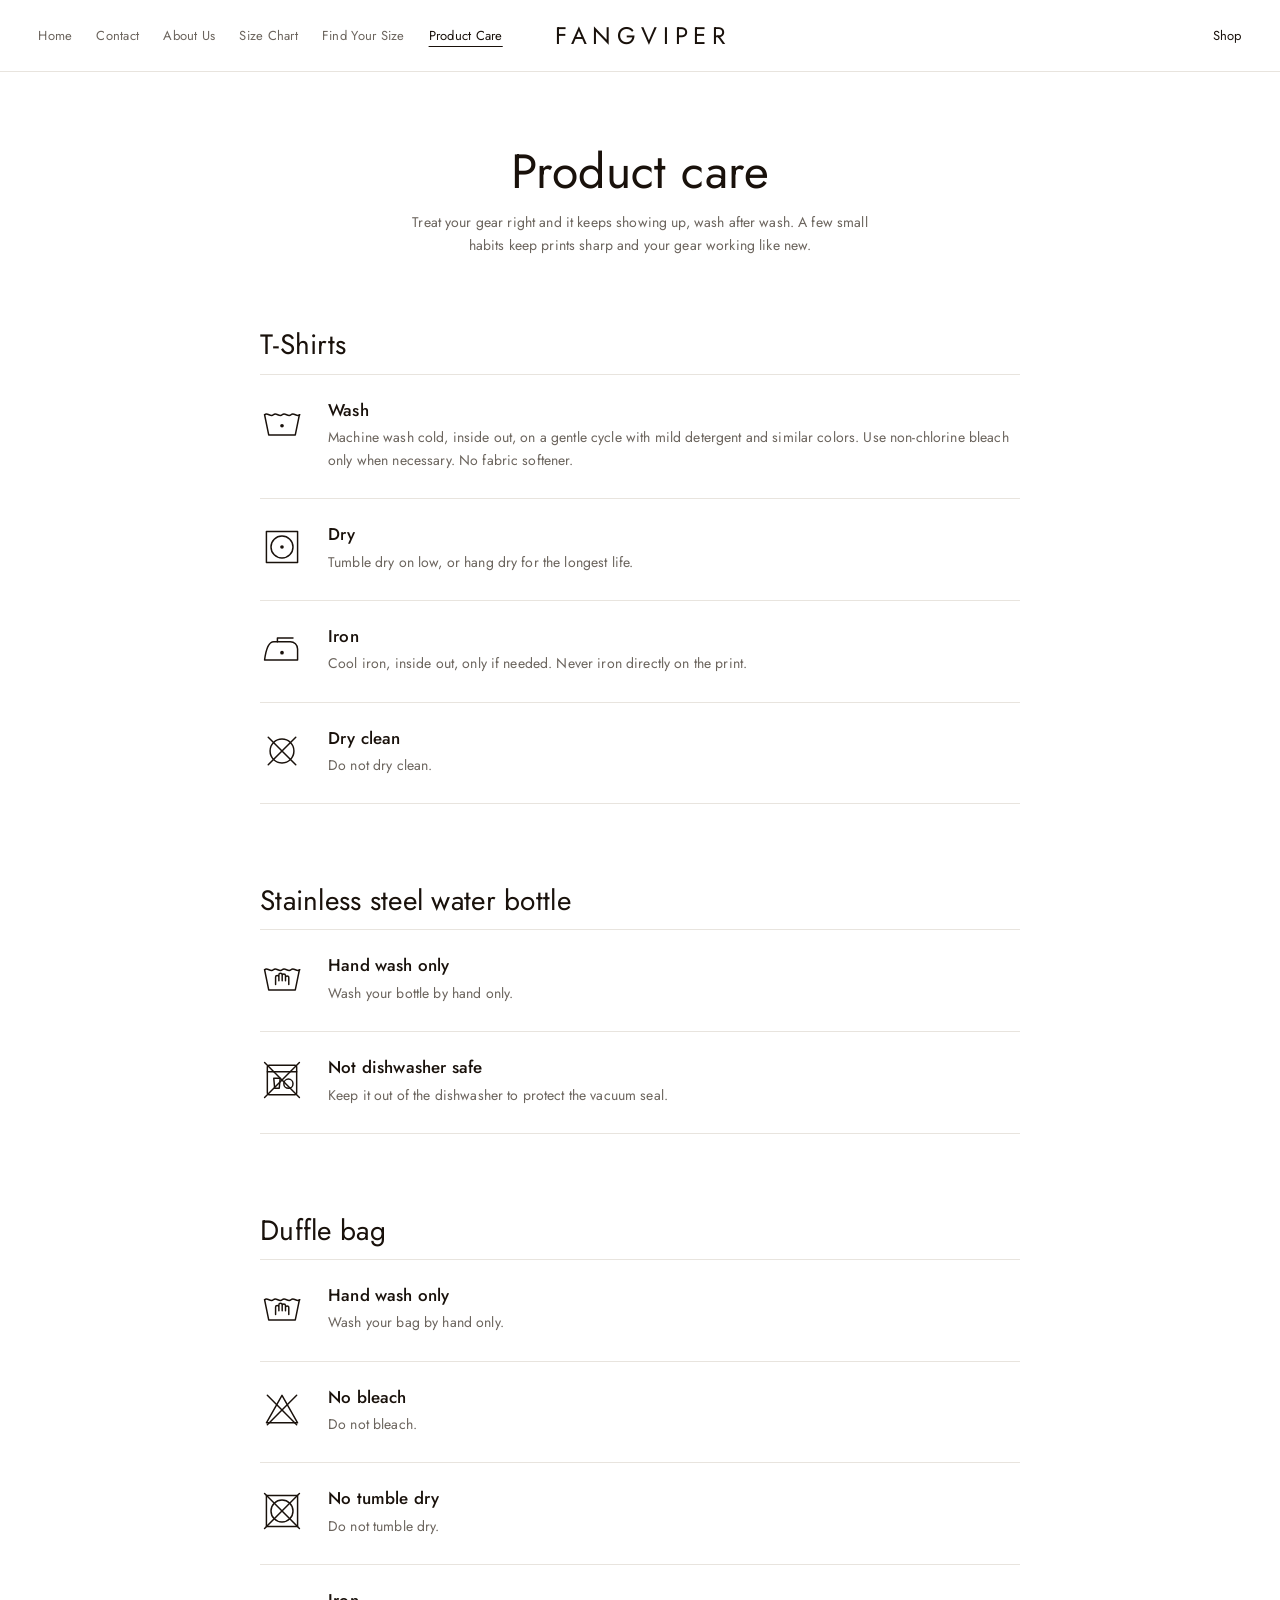
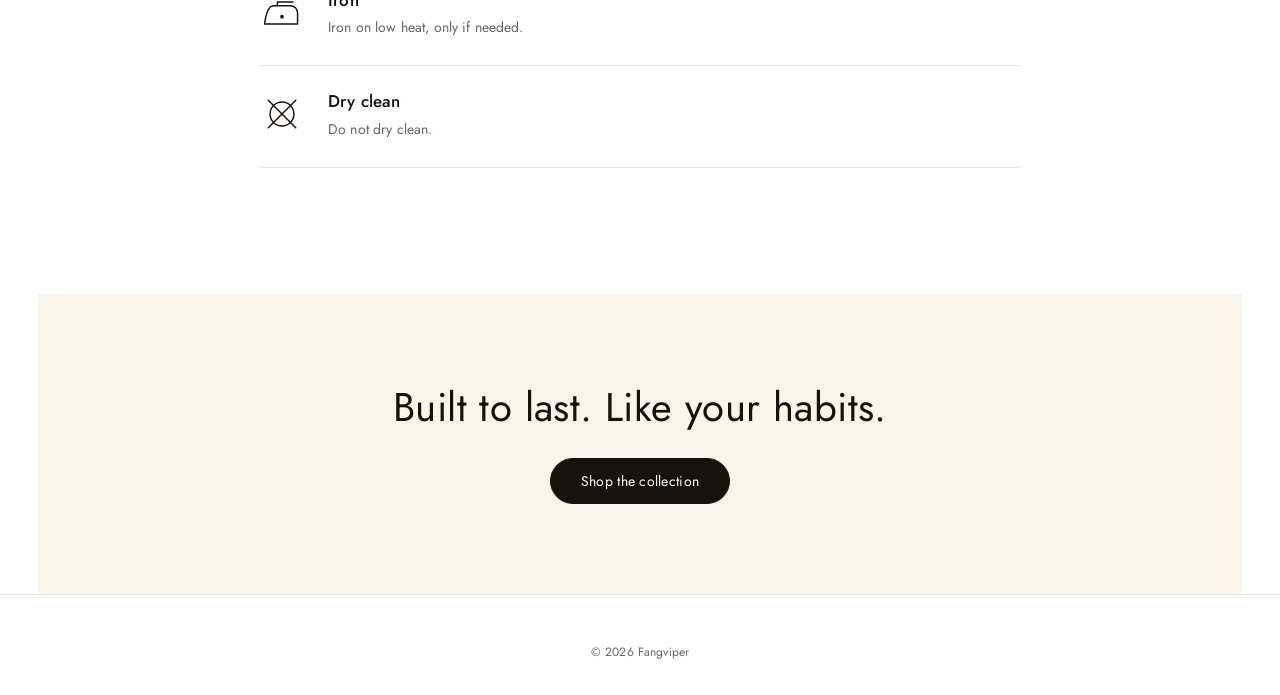
==== commit 7f807667: "Add "Find your size" finder with real photo guides New page /measure/: pick a product, lay something" ====
--- a/care/index.html
+++ b/care/index.html
@@ -26,11 +26,12 @@
       <a href="https://fangviper.com/pages/contact">Contact</a>
       <a href="https://fangviper.com/pages/about-us">About Us</a>
       <a href="../">Size Chart</a>
+      <a href="../measure/">Find Your Size</a>
       <a href="./" aria-current="page">Product Care</a>
     </nav>
     <nav class="header__mobile" aria-label="Main">
       <a href="../">Size</a>
-      <a href="./" aria-current="page">Care</a>
+      <a href="../measure/">Find size</a>
     </nav>
     <a class="header__shop" href="https://fangviper.com/collections/all">Shop</a>
   </header>
--- a/assets/site.css
+++ b/assets/site.css
@@ -96,6 +96,13 @@
 .spec__v { font: 300 26px/1 var(--display); letter-spacing: .01em; white-space: nowrap; }
 .spec__v small { font: 400 11px/1 var(--body); color: var(--mute); margin-left: 5px; text-transform: uppercase; letter-spacing: .08em; }
 .spec.on .spec__k, .spec:hover .spec__k { background: var(--accent); border-color: var(--accent); color: #fff; }
+/* suit: group headings (Jacket / Vest / Trousers) and rows that are not drawn on the 3D model */
+.spec__group { font: 500 11px/1 var(--body); letter-spacing: .16em; text-transform: uppercase; color: var(--accent); padding: 22px 0 4px; border-bottom: 1px solid var(--hair); }
+.specs > .spec__group:first-child { padding-top: 14px; }
+.spec--plain { padding: 14px 0; }
+.spec--plain .spec__k { border-color: transparent; }
+.spec--plain:hover .spec__k { background: none; border-color: transparent; }
+.spec--plain .spec__v { font-size: 21px; }
 
 /* finder */
 .finder { margin-top: 48px; padding: 32px; background: var(--cream); }
@@ -155,7 +162,8 @@
   .header__nav { display: none; }
 }
 @media (max-width: 420px) {
-  .viewer { height: 480px; }
+  /* shorter on phones so the sizes peek in below and the page clearly keeps going */
+  .viewer { height: clamp(360px, 60vh, 460px); }
   .spec__v { font-size: 22px; }
   .finder { padding: 24px 18px; }
   .finder form .pill { width: 100%; }
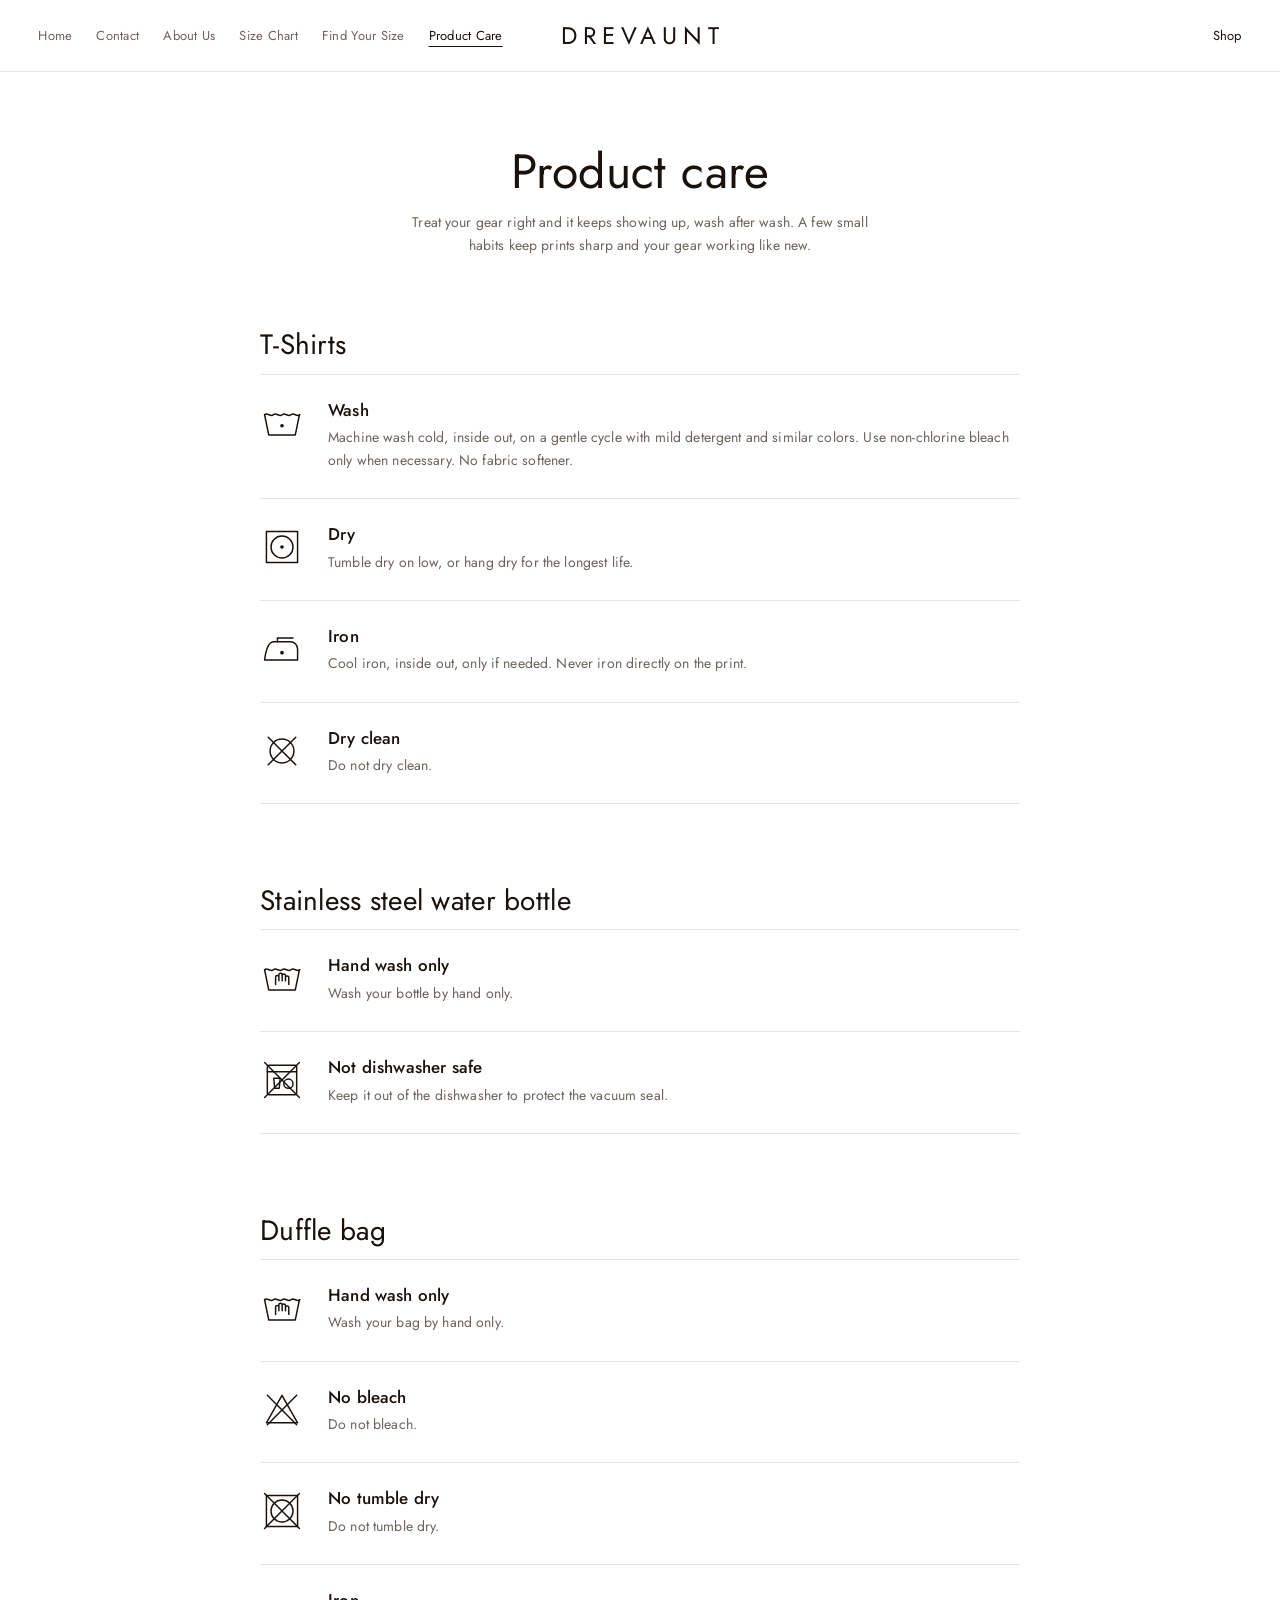
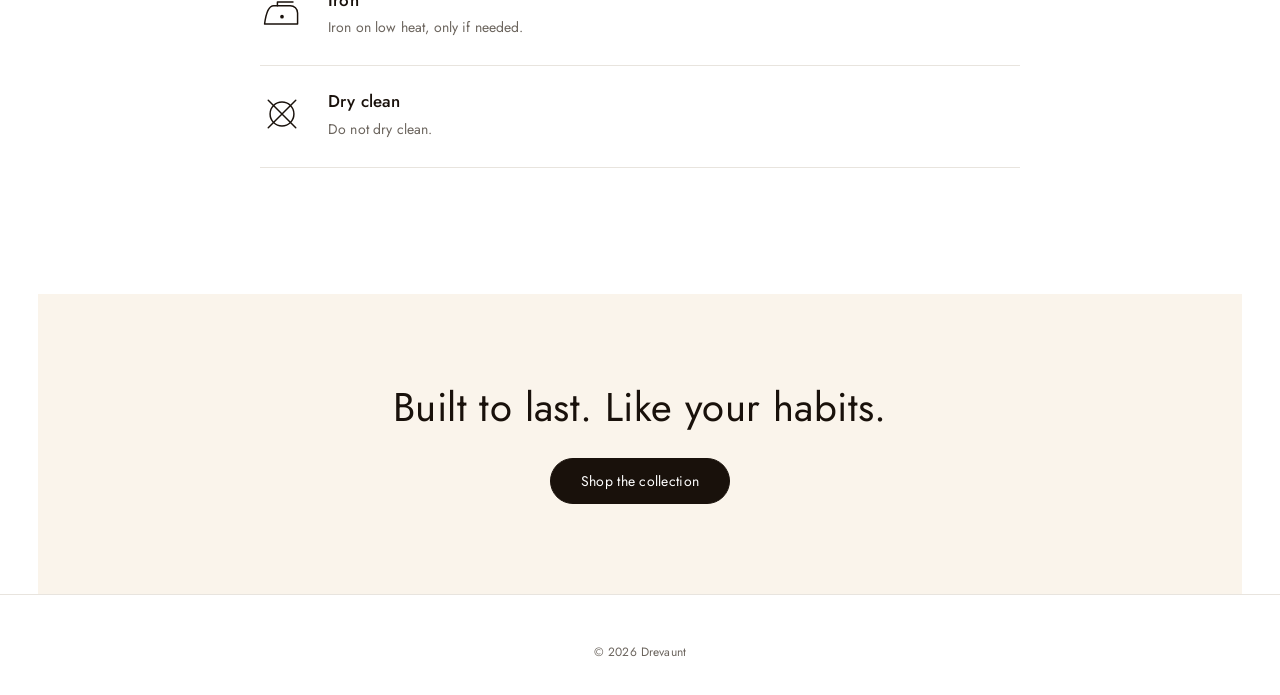
==== commit 785ed954: "Rename the brand to Drevaunt (text only; links stay on the fangviper.com addresses until the new dom" ====
--- a/care/index.html
+++ b/care/index.html
@@ -3,13 +3,13 @@
 <head>
   <meta charset="UTF-8">
   <meta name="viewport" content="width=device-width, initial-scale=1, viewport-fit=cover">
-  <title>Product Care | Fangviper</title>
-  <meta name="description" content="How to care for your Fangviper gear: washing and drying tees, and cleaning your duffle bag and stainless steel water bottle.">
+  <title>Product Care | Drevaunt</title>
+  <meta name="description" content="How to care for your Drevaunt gear: washing and drying tees, and cleaning your duffle bag and stainless steel water bottle.">
   <link rel="canonical" href="https://size.fangviper.com/care/">
   <meta property="og:type" content="website">
-  <meta property="og:site_name" content="Fangviper">
-  <meta property="og:title" content="Product Care | Fangviper">
-  <meta property="og:description" content="How to care for your Fangviper tees, duffle bags and water bottles.">
+  <meta property="og:site_name" content="Drevaunt">
+  <meta property="og:title" content="Product Care | Drevaunt">
+  <meta property="og:description" content="How to care for your Drevaunt tees, duffle bags and water bottles.">
   <meta name="theme-color" content="#ffffff">
   <link rel="icon" type="image/png" href="../assets/favicon.png">
   <link rel="apple-touch-icon" href="../assets/apple-touch-icon.png">
@@ -20,7 +20,7 @@
 </head>
 <body>
   <header class="header">
-    <a class="header__logo" href="https://fangviper.com/" aria-label="Fangviper home">Fangviper</a>
+    <a class="header__logo" href="https://fangviper.com/" aria-label="Drevaunt home">Drevaunt</a>
     <nav class="header__nav" aria-label="Main">
       <a href="https://fangviper.com/">Home</a>
       <a href="https://fangviper.com/pages/contact">Contact</a>
@@ -110,6 +110,6 @@
     </section>
   </main>
 
-  <footer class="footer">&copy; 2026 Fangviper</footer>
+  <footer class="footer">&copy; 2026 Drevaunt</footer>
 </body>
 </html>
--- a/assets/site.css
+++ b/assets/site.css
@@ -1,4 +1,4 @@
-/* Fangviper size chart. Luxury-house look matching the fangviper.com draft theme:
+/* Drevaunt size chart. Luxury-house look matching the fangviper.com draft theme:
    white page, warm ink #19110B, cream #FAF4EB, tile grey #F6F5F3, Jost, centred spaced wordmark, pill buttons. */
 :root {
   --bg: #fff;
